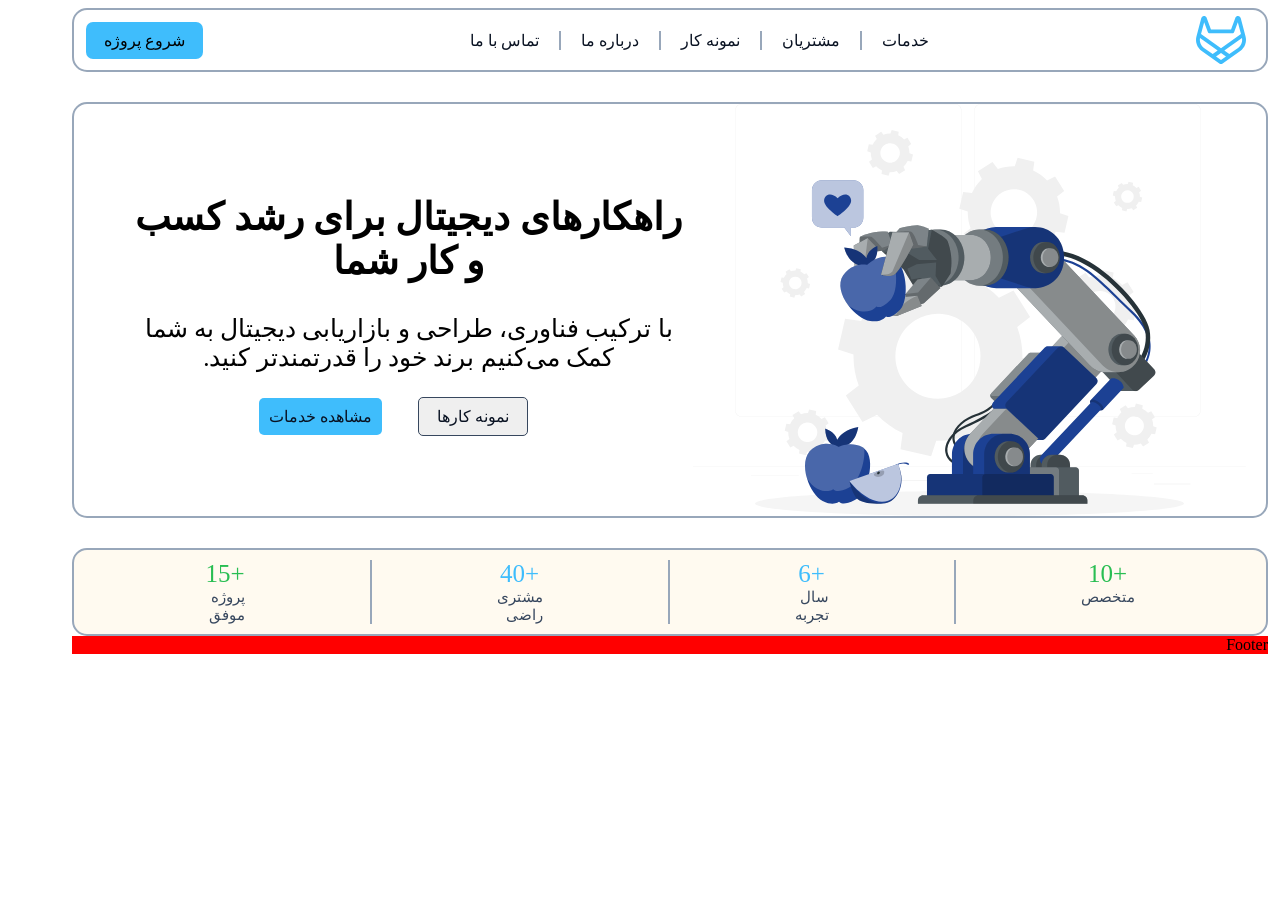
==== iindex.html @ 6cb11589 "comment title" ====
<!doctype html>
<html lang="fa" dir="rtl">
  <head>
    <meta charset="UTF-8" />
    <meta name="viewport" content="width=device-width, initial-scale=1.0" />
    <!-- <title>test2</title> -->
    <link rel="stylesheet" href="assets/css/style.css">
  </head>

  <body>
    <div class="container">
       <header id="Header">
      <div>
        <img class="logo" src="assets/images/logo.svg" alt="" />
      </div>

      <nav class="menu">
        <ul>
          <li><a href="">خدمات</a></li>
          <li><a href="">مشتریان</a></li>
          <li><a href="">نمونه کار</a></li>
          <li><a href="">درباره ما</a></li>
          <li><a href="">تماس با ما</a></li>
        </ul>
      </nav>

      <div>
         <button class="btn-p">شروع پروژه</button> 
      </div>

    </header>



    <main class="main">

      <section id="main-slider">
        <img  src="./assets/images/rafiki.svg" alt="">

        <div class="content-slider">

        <div class="titr-slider">
        <h2>راهکارهای دیجیتال برای رشد کسب و کار شما</h2>
        <p>با ترکیب فناوری، طراحی و بازاریابی دیجیتال
به شما کمک می‌کنیم برند خود را قدرتمندتر کنید.</p>
        </div>

        <div class="btn-slider">
          <button class="btn-Portfolio">نمونه کارها</button>
          <button class="btn-Services">مشاهده خدمات</button>
        </div>


      </section>


      <section id="Statistics">
        <div class="stat-items">
          <span class="stat-numbers">+10</span>
          <span class="stat-txt">متخصص</span>
        </div>

        <div class="stat-items">
          <span class="stat-numbers">+6</span>
          <span class="stat-txt">سال تجربه</span>
        </div>

        <div class="stat-items">
          <span class="stat-numbers">+40</span>
          <span class="stat-txt">مشتری راضی</span>
        </div>

        <div class="stat-items">
          <span class="stat-numbers">+15</span>
          <span class="stat-txt">پروژه موفق</span>
        </div>



      </section>
    </main>
    <footer class="footer">Footer</footer>
    </div>
  </body>
</html>
---- assets/css/style.css ----
* {
        box-sizing: border-box;
      }

      body {
        margin: 0;
        padding: 0 12px;
      }

      .container{
            max-width: 1400px;
            width: 100%;
            padding-left: 60px;
            padding-left: 60px;
            margin: 0 auto;
        }

      #Header {
        width: 100%;
        max-width: 1359px;
        height: 64px;
        border: 2px solid #98a7ba;
        border-radius: 15px;
        display: flex;
        padding-right: 20px;
        align-items: center;
        justify-content: space-between;
        margin: 8px auto 0;
      }

      .logo{

        display: block;
        width: 50px;
        height: 50px;
      }

      .menu {
        display: flex;
        flex: 1;
        justify-content: center;
      }

      .menu ul {
        display: flex;
        justify-content: center;
        align-items: center;
        padding: 0;
      }

      .menu ul li:last-child {
        border-left: none;
      }

      li {
        list-style: none;
        padding: 0 20px;
        border-left: 2px solid #98a7ba;
      }

      a {
        text-decoration: none;
      }

      .menu ul li a {
        font-size: 16px;
        font-family: yekan bakh;
        color: #091222;
      }

         .btn-p{
            font-family: yekan bakh;
            border: none;
            padding: 9px 18px;
            border-radius: 7px;
            font-size: 16px;
            margin-left: 12px;
            background-color: #3FBDFC;
        }
        
        .main{  
            width: 100%;
            
        }


        #main-slider{
          border: 2px solid #98a7ba;
          border-radius: 15px;
          padding-right: 20px; 
          padding-left: 20px; 
          margin-top: 30px; 
          display: flex;
          justify-content: space-between;  
          align-items: center;

        }



        .content-slider{
          display: flex;
          flex-direction: column;
          align-items: center;
          text-align: center;
          font-family: yekan bakh;
          font-size: 25px;
          margin-left: 30px;

        }




        #titr-slider{
          
          display: flex; 
          flex-direction: column;
          
        }





        .btn-Portfolio{
          border: 1px solid #37475E;
          border-radius: 5px;
          font-family: yekan bakh;
          font-size: 16px;
          color: #091222;
          padding: 9px 18px;
          margin-left: 30px;
          margin-right: 30px;
          margin-bottom: 20px;

        }



        .btn-Services{
          background-color: #3FBDFC;
          border: none;
          border-radius: 5px;
          font-family: yekan bakh;
          font-size: 16px;
          color: #091222;
          padding: 9px 10px;
          
        }





        #Statistics{
          background-color: floralwhite;
          border: 2px solid #98a7ba;
          border-radius: 15px;
          display: flex;
          justify-content: center;
          padding: 10px 35px ;
          margin-top: 30px;
         
        }




        .stat-items {
          display: flex;
          flex-direction: column;
          align-items: center;
          padding: 0 125px;
          border-left: 2px solid #98a7ba;

        }



        .stat-items:last-child{
          border-left: none;
        }





        .stat-numbers {
          font-family: yekan bakh;
          font-size: 25px;
          color: #29BE53;

        }


        .stat-items:nth-child(2) .stat-numbers , .stat-items:nth-child(3) .stat-numbers{
          color: #3FBDFC;

        }





        .stat-txt{
          font-family: yekan bakh;
          font-size: 15px;
          color: #37475E;
        }



        .footer{

            background-color: red;
            width: 100%;
        }
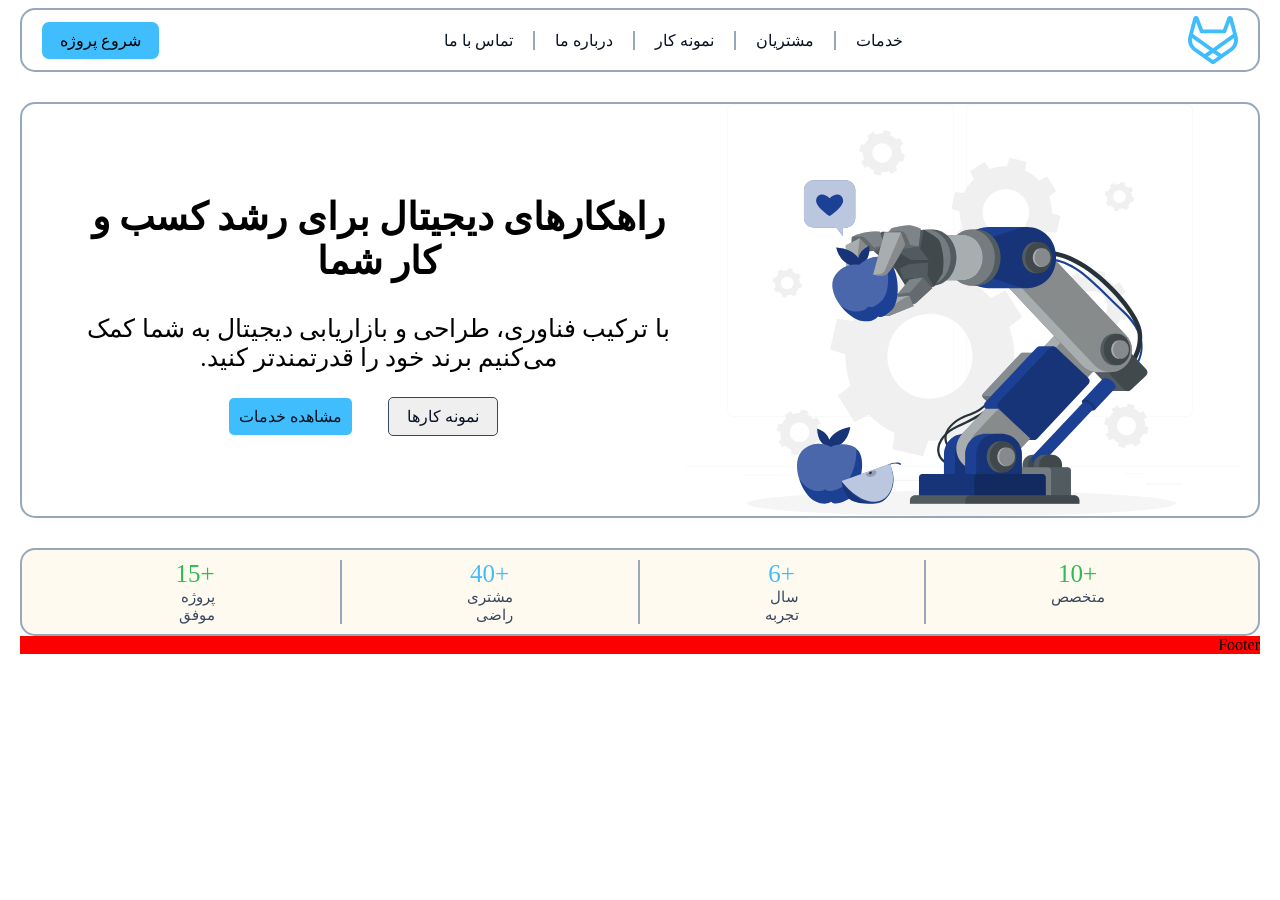
==== commit 1e0e41a6: "مرتب شدن هدر و پاک کردن کدای اضافی" ====
--- a/iindex.html
+++ b/iindex.html
@@ -3,7 +3,7 @@
   <head>
     <meta charset="UTF-8" />
     <meta name="viewport" content="width=device-width, initial-scale=1.0" />
-    <!-- <title>test2</title> -->
+    <title>اسپادانا وب</title>
     <link rel="stylesheet" href="assets/css/style.css">
   </head>
 
@@ -50,6 +50,8 @@
           <button class="btn-Services">مشاهده خدمات</button>
         </div>
 
+        </div>
+
 
       </section>
 
--- a/assets/css/style.css
+++ b/assets/css/style.css
@@ -1,218 +1,179 @@
 * {
-        box-sizing: border-box;
-      }
+  box-sizing: border-box;
+}
 
-      body {
-        margin: 0;
-        padding: 0 12px;
-      }
+body {
+  margin: 0;
+  padding: 0;
+  font-family: "yekan bakh";
+}
 
-      .container{
-            max-width: 1400px;
-            width: 100%;
-            padding-left: 60px;
-            padding-left: 60px;
-            margin: 0 auto;
-        }
+ul {
+  margin: 0;
+  padding: 0;
+}
 
-      #Header {
-        width: 100%;
-        max-width: 1359px;
-        height: 64px;
-        border: 2px solid #98a7ba;
-        border-radius: 15px;
-        display: flex;
-        padding-right: 20px;
-        align-items: center;
-        justify-content: space-between;
-        margin: 8px auto 0;
-      }
+li {
+  list-style: none;
+}
 
-      .logo{
+a {
+  text-decoration: none;
+}
 
-        display: block;
-        width: 50px;
-        height: 50px;
-      }
+.container {
+  max-width: 1400px;
+  width: 100%;
+  padding: 0 20px;
+  margin: 0 auto;
+}
 
-      .menu {
-        display: flex;
-        flex: 1;
-        justify-content: center;
-      }
+#Header {
+  width: 100%;
+  height: 64px;
+  border: 2px solid #98a7ba;
+  border-radius: 15px;
+  display: flex;
+  padding: 0 20px;
+  align-items: center;
+  justify-content: space-between;
+  margin-top: 8px;
+}
 
-      .menu ul {
-        display: flex;
-        justify-content: center;
-        align-items: center;
-        padding: 0;
-      }
+.logo {
+  display: block;
+  width: 50px;
+  height: 50px;
+}
 
-      .menu ul li:last-child {
-        border-left: none;
-      }
+.menu {
+  display: flex;
+  flex: 1;
+  justify-content: center;
+}
 
-      li {
-        list-style: none;
-        padding: 0 20px;
-        border-left: 2px solid #98a7ba;
-      }
+.menu ul {
+  display: flex;
+  justify-content: center;
+  align-items: center;
+}
 
-      a {
-        text-decoration: none;
-      }
+.menu ul li {
+  padding: 0 20px;
+  border-left: 2px solid #98a7ba;
+}
 
-      .menu ul li a {
-        font-size: 16px;
-        font-family: yekan bakh;
-        color: #091222;
-      }
+.menu ul li:last-child {
+  border-left: none;
+}
 
-         .btn-p{
-            font-family: yekan bakh;
-            border: none;
-            padding: 9px 18px;
-            border-radius: 7px;
-            font-size: 16px;
-            margin-left: 12px;
-            background-color: #3FBDFC;
-        }
-        
-        .main{  
-            width: 100%;
-            
-        }
+.menu ul li a {
+  font-size: 16px;
+  color: #091222;
+}
 
+.btn-p {
+  font-family: inherit;
+  border: none;
+  padding: 9px 18px;
+  border-radius: 7px;
+  font-size: 16px;
+  /* margin-left: 12px; */
+  background-color: #3fbdfc;
+}
 
-        #main-slider{
-          border: 2px solid #98a7ba;
-          border-radius: 15px;
-          padding-right: 20px; 
-          padding-left: 20px; 
-          margin-top: 30px; 
-          display: flex;
-          justify-content: space-between;  
-          align-items: center;
+.main {
+  width: 100%;
+}
 
-        }
+#main-slider {
+  border: 2px solid #98a7ba;
+  border-radius: 15px;
+  padding-right: 20px;
+  padding-left: 20px;
+  margin-top: 30px;
+  display: flex;
+  justify-content: space-between;
+  align-items: center;
+}
 
+.content-slider {
+  display: flex;
+  flex-direction: column;
+  align-items: center;
+  text-align: center;
+  font-family: yekan bakh;
+  font-size: 25px;
+  margin-left: 30px;
+}
 
+#titr-slider {
+  display: flex;
+  flex-direction: column;
+}
 
-        .content-slider{
-          display: flex;
-          flex-direction: column;
-          align-items: center;
-          text-align: center;
-          font-family: yekan bakh;
-          font-size: 25px;
-          margin-left: 30px;
+.btn-Portfolio {
+  border: 1px solid #37475e;
+  border-radius: 5px;
+  font-family: yekan bakh;
+  font-size: 16px;
+  color: #091222;
+  padding: 9px 18px;
+  margin-left: 30px;
+  margin-right: 30px;
+  margin-bottom: 20px;
+}
 
-        }
+.btn-Services {
+  background-color: #3fbdfc;
+  border: none;
+  border-radius: 5px;
+  font-family: yekan bakh;
+  font-size: 16px;
+  color: #091222;
+  padding: 9px 10px;
+}
 
+#Statistics {
+  background-color: floralwhite;
+  border: 2px solid #98a7ba;
+  border-radius: 15px;
+  display: flex;
+  justify-content: center;
+  padding: 10px 35px;
+  margin-top: 30px;
+}
 
+.stat-items {
+  display: flex;
+  flex-direction: column;
+  align-items: center;
+  padding: 0 125px;
+  border-left: 2px solid #98a7ba;
+}
 
+.stat-items:last-child {
+  border-left: none;
+}
 
-        #titr-slider{
-          
-          display: flex; 
-          flex-direction: column;
-          
-        }
+.stat-numbers {
+  font-family: yekan bakh;
+  font-size: 25px;
+  color: #29be53;
+}
 
+.stat-items:nth-child(2) .stat-numbers,
+.stat-items:nth-child(3) .stat-numbers {
+  color: #3fbdfc;
+}
 
+.stat-txt {
+  font-family: yekan bakh;
+  font-size: 15px;
+  color: #37475e;
+}
 
-
-
-        .btn-Portfolio{
-          border: 1px solid #37475E;
-          border-radius: 5px;
-          font-family: yekan bakh;
-          font-size: 16px;
-          color: #091222;
-          padding: 9px 18px;
-          margin-left: 30px;
-          margin-right: 30px;
-          margin-bottom: 20px;
-
-        }
-
-
-
-        .btn-Services{
-          background-color: #3FBDFC;
-          border: none;
-          border-radius: 5px;
-          font-family: yekan bakh;
-          font-size: 16px;
-          color: #091222;
-          padding: 9px 10px;
-          
-        }
-
-
-
-
-
-        #Statistics{
-          background-color: floralwhite;
-          border: 2px solid #98a7ba;
-          border-radius: 15px;
-          display: flex;
-          justify-content: center;
-          padding: 10px 35px ;
-          margin-top: 30px;
-         
-        }
-
-
-
-
-        .stat-items {
-          display: flex;
-          flex-direction: column;
-          align-items: center;
-          padding: 0 125px;
-          border-left: 2px solid #98a7ba;
-
-        }
-
-
-
-        .stat-items:last-child{
-          border-left: none;
-        }
-
-
-
-
-
-        .stat-numbers {
-          font-family: yekan bakh;
-          font-size: 25px;
-          color: #29BE53;
-
-        }
-
-
-        .stat-items:nth-child(2) .stat-numbers , .stat-items:nth-child(3) .stat-numbers{
-          color: #3FBDFC;
-
-        }
-
-
-
-
-
-        .stat-txt{
-          font-family: yekan bakh;
-          font-size: 15px;
-          color: #37475E;
-        }
-
-
-
-        .footer{
-
-            background-color: red;
-            width: 100%;
-        }+.footer {
+  background-color: red;
+  width: 100%;
+}
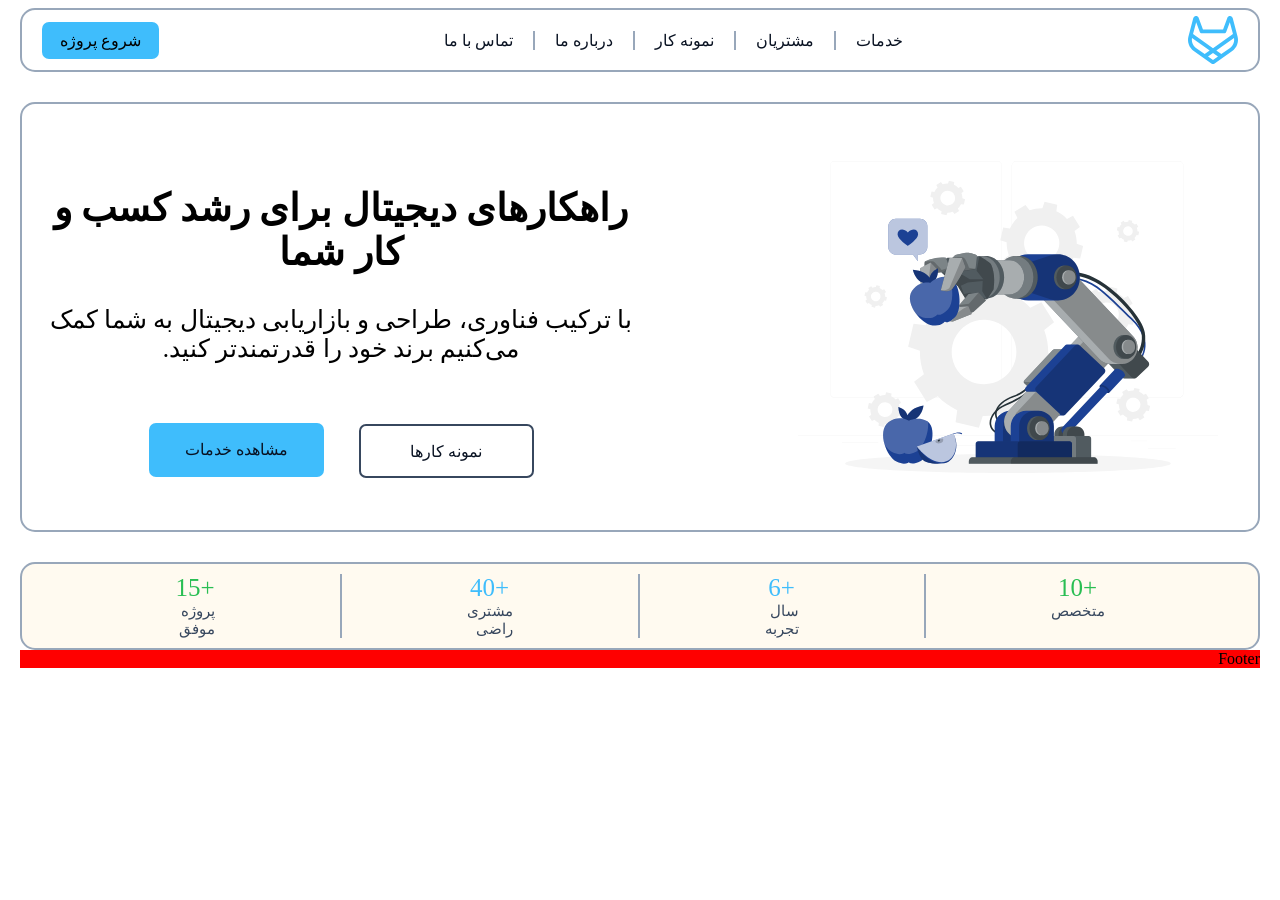
==== commit c48c3977: "بخش اسلایدر اصلاح شد" ====
--- a/iindex.html
+++ b/iindex.html
@@ -45,7 +45,7 @@
 به شما کمک می‌کنیم برند خود را قدرتمندتر کنید.</p>
         </div>
 
-        <div class="btn-slider">
+        <div class="slider-actions">
           <button class="btn-Portfolio">نمونه کارها</button>
           <button class="btn-Services">مشاهده خدمات</button>
         </div>
--- a/assets/css/style.css
+++ b/assets/css/style.css
@@ -87,6 +87,8 @@
 }
 
 #main-slider {
+  width: 100%;
+  min-height: 430px;
   border: 2px solid #98a7ba;
   border-radius: 15px;
   padding-right: 20px;
@@ -97,14 +99,21 @@
   align-items: center;
 }
 
+#main-slider > img {
+  width: 45%;
+  max-width: 420px;
+  height: auto;
+   transform: translateX(-20px);
+}
+
 .content-slider {
+  width: 50%;
   display: flex;
   flex-direction: column;
   align-items: center;
   text-align: center;
-  font-family: yekan bakh;
+  font-family: inherit;
   font-size: 25px;
-  margin-left: 30px;
 }
 
 #titr-slider {
@@ -112,26 +121,53 @@
   flex-direction: column;
 }
 
+#titr-slider h2 {
+  font-family: inherit;
+  font-size: 28px;
+  font-weight: 700;
+  margin: 0 0 25px;
+}
+
+#titr-slider p {
+  max-width: 520px;
+  font-family: inherit;
+  font-size: 18px;
+  line-height: 2;
+  color: #37475e;
+  margin: 0;
+}
+
+.slider-actions {
+  display: flex;
+  align-items: center;
+  justify-content: center;
+  gap: 35px;
+  margin-top: 35px;
+}
 .btn-Portfolio {
-  border: 1px solid #37475e;
-  border-radius: 5px;
-  font-family: yekan bakh;
+  min-width: 175px;
+  height: 54px;
+  border: 2px solid #37475e;
+  border-radius: 7px;
+  background-color: #fff;
+  font-family: inherit;
   font-size: 16px;
   color: #091222;
-  padding: 9px 18px;
-  margin-left: 30px;
-  margin-right: 30px;
-  margin-bottom: 20px;
+  cursor: pointer;
+  
 }
 
 .btn-Services {
+  min-width: 175px;
+  height: 54px;
   background-color: #3fbdfc;
   border: none;
-  border-radius: 5px;
-  font-family: yekan bakh;
+  border-radius: 7px;
+  font-family: inherit;
   font-size: 16px;
   color: #091222;
-  padding: 9px 10px;
+  cursor: pointer;
+  margin-bottom: 3px;
 }
 
 #Statistics {
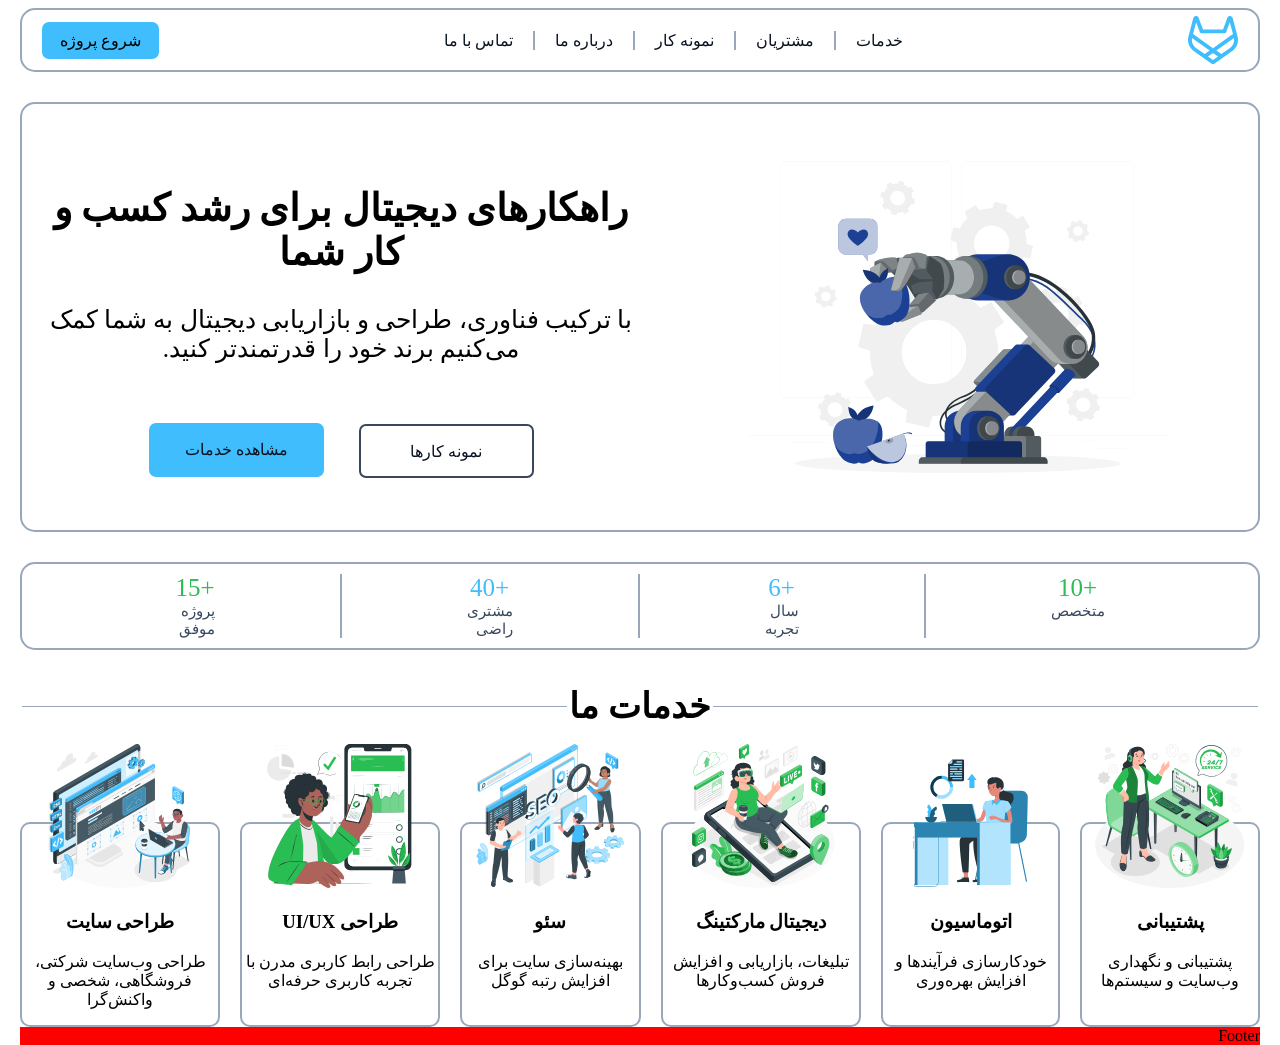
==== commit 32b8a1bd: "فایل فونت اضافه شد" ====
--- a/iindex.html
+++ b/iindex.html
@@ -35,6 +35,7 @@
     <main class="main">
 
       <section id="main-slider">
+
         <img  src="./assets/images/rafiki.svg" alt="">
 
         <div class="content-slider">
@@ -52,11 +53,11 @@
 
         </div>
 
-
       </section>
 
 
       <section id="Statistics">
+
         <div class="stat-items">
           <span class="stat-numbers">+10</span>
           <span class="stat-txt">متخصص</span>
@@ -77,10 +78,94 @@
           <span class="stat-txt">پروژه موفق</span>
         </div>
 
+      </section>
 
+
+      <section id="Services">
+
+        <div class="srv-heading">
+          <h3>خدمات ما</h3>
+        </div>
+
+        <div class="Services-cards">
+
+         <div class="srv-card">
+          <img class="srv-icon" src="./assets/images/Support-icon.svg" alt="">
+
+          <div>
+          <h3>پشتیبانی</h3>
+          <p>پشتیبانی و نگهداری 
+          وب‌سایت و سیستم‌ها</p>
+        </div>
+         </div>
+
+
+        <div class="srv-card">
+          <img class="srv-icon" src="./assets/images/Automation-icon.svg" alt="">
+
+          <div>
+          <h3>اتوماسیون</h3>
+          <p>
+           خودکارسازی فرآیندها
+           و افزایش بهره‌وری</p>
+        </div>
+        </div>
+
+
+        <div class="srv-card">
+          <img class="srv-icon" src="./assets/images/Digital Marketing-icon.svg" alt="">
+
+          <div>
+          <h3>دیجیتال مارکتینگ</h3>
+          <p>
+           تبلیغات، بازاریابی و 
+           افزایش فروش کسب‌وکارها 
+          </p>
+        </div>
+        </div>
+
+
+        <div class="srv-card">
+          <img class="srv-icon" src="./assets/images/seo-icon.svg" alt="">
+
+          <div>
+          <h3>سئو</h3>
+          <p>
+            بهینه‌سازی سایت برای 
+            افزایش رتبه گوگل
+          </p>
+        </div>
+        </div>
+
+
+        <div class="srv-card">
+          <img class="srv-icon" src="./assets/images/uiux-icon.svg" alt="">
+
+          <div>
+          <h3>طراحی UI/UX</h3>
+          <p>
+            طراحی رابط کاربری مدرن
+            با تجربه کاربری حرفه‌ای
+          </p>
+        </div>
+        </div>
+
+
+        <div class="srv-card">
+          <img class="srv-icon" src="./assets/images/designweb-icon.svg" alt="">
+
+          <div>
+          <h3>طراحی سایت</h3>
+          <p>
+           طراحی وب‌سایت شرکتی، 
+           فروشگاهی، شخصی و واکنش‌گرا
+          </p>
+        </div>
+        </div>
 
       </section>
     </main>
+    
     <footer class="footer">Footer</footer>
     </div>
   </body>
--- a/assets/css/style.css
+++ b/assets/css/style.css
@@ -103,7 +103,7 @@
   width: 45%;
   max-width: 420px;
   height: auto;
-   transform: translateX(-20px);
+  transform: translateX(-70px);
 }
 
 .content-slider {
@@ -154,7 +154,6 @@
   font-size: 16px;
   color: #091222;
   cursor: pointer;
-  
 }
 
 .btn-Services {
@@ -171,7 +170,6 @@
 }
 
 #Statistics {
-  background-color: floralwhite;
   border: 2px solid #98a7ba;
   border-radius: 15px;
   display: flex;
@@ -209,6 +207,45 @@
   color: #37475e;
 }
 
+.srv-heading{
+  display: flex;
+  font-size: 30px;
+  align-items: center;
+  justify-content: center;
+
+}
+
+.srv-heading::before,
+.srv-heading::after{
+  content: '';
+  margin-left: 2px;
+  margin-right: 2px;
+  height: 1px;
+  flex: 1;
+  background-color: #98a7ba;
+}
+
+.Services-cards{
+  display: flex;
+  gap: 20px;
+  justify-content: center;
+}
+
+.srv-card{
+  border: 2px solid #98a7ba;
+  border-radius: 10px;
+  max-width: 200px;
+  text-align: center;
+  margin-top: 60px;
+  
+}
+
+.srv-icon{
+  width: 150px;
+  height: 144px;
+  margin-top: -80px;
+}
+
 .footer {
   background-color: red;
   width: 100%;
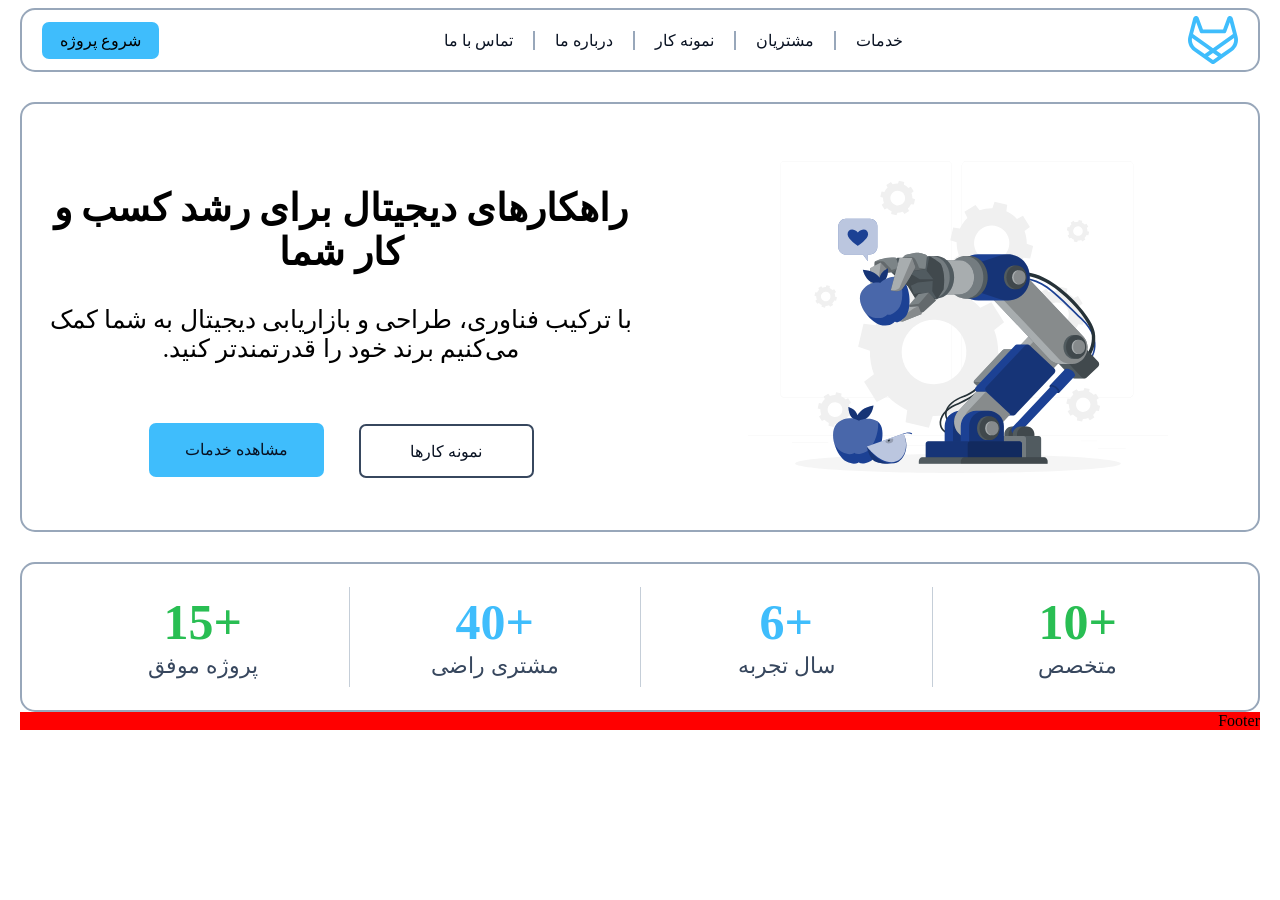
==== commit 09ecf4c9: "فیکس شدStatistics بخش" ====
--- a/iindex.html
+++ b/iindex.html
@@ -35,7 +35,6 @@
     <main class="main">
 
       <section id="main-slider">
-
         <img  src="./assets/images/rafiki.svg" alt="">
 
         <div class="content-slider">
@@ -53,119 +52,35 @@
 
         </div>
 
+
       </section>
 
 
       <section id="Statistics">
-
-        <div class="stat-items">
-          <span class="stat-numbers">+10</span>
+        <div class="stat-item">
+          <span class="stat-number">+10</span>
           <span class="stat-txt">متخصص</span>
         </div>
 
-        <div class="stat-items">
-          <span class="stat-numbers">+6</span>
+        <div class="stat-item">
+          <span class="stat-number">+6</span>
           <span class="stat-txt">سال تجربه</span>
         </div>
 
-        <div class="stat-items">
-          <span class="stat-numbers">+40</span>
+        <div class="stat-item">
+          <span class="stat-number">+40</span>
           <span class="stat-txt">مشتری راضی</span>
         </div>
 
-        <div class="stat-items">
-          <span class="stat-numbers">+15</span>
+        <div class="stat-item">
+          <span class="stat-number">+15</span>
           <span class="stat-txt">پروژه موفق</span>
         </div>
 
-      </section>
 
-
-      <section id="Services">
-
-        <div class="srv-heading">
-          <h3>خدمات ما</h3>
-        </div>
-
-        <div class="Services-cards">
-
-         <div class="srv-card">
-          <img class="srv-icon" src="./assets/images/Support-icon.svg" alt="">
-
-          <div>
-          <h3>پشتیبانی</h3>
-          <p>پشتیبانی و نگهداری 
-          وب‌سایت و سیستم‌ها</p>
-        </div>
-         </div>
-
-
-        <div class="srv-card">
-          <img class="srv-icon" src="./assets/images/Automation-icon.svg" alt="">
-
-          <div>
-          <h3>اتوماسیون</h3>
-          <p>
-           خودکارسازی فرآیندها
-           و افزایش بهره‌وری</p>
-        </div>
-        </div>
-
-
-        <div class="srv-card">
-          <img class="srv-icon" src="./assets/images/Digital Marketing-icon.svg" alt="">
-
-          <div>
-          <h3>دیجیتال مارکتینگ</h3>
-          <p>
-           تبلیغات، بازاریابی و 
-           افزایش فروش کسب‌وکارها 
-          </p>
-        </div>
-        </div>
-
-
-        <div class="srv-card">
-          <img class="srv-icon" src="./assets/images/seo-icon.svg" alt="">
-
-          <div>
-          <h3>سئو</h3>
-          <p>
-            بهینه‌سازی سایت برای 
-            افزایش رتبه گوگل
-          </p>
-        </div>
-        </div>
-
-
-        <div class="srv-card">
-          <img class="srv-icon" src="./assets/images/uiux-icon.svg" alt="">
-
-          <div>
-          <h3>طراحی UI/UX</h3>
-          <p>
-            طراحی رابط کاربری مدرن
-            با تجربه کاربری حرفه‌ای
-          </p>
-        </div>
-        </div>
-
-
-        <div class="srv-card">
-          <img class="srv-icon" src="./assets/images/designweb-icon.svg" alt="">
-
-          <div>
-          <h3>طراحی سایت</h3>
-          <p>
-           طراحی وب‌سایت شرکتی، 
-           فروشگاهی، شخصی و واکنش‌گرا
-          </p>
-        </div>
-        </div>
 
       </section>
     </main>
-    
     <footer class="footer">Footer</footer>
     </div>
   </body>
--- a/assets/css/style.css
+++ b/assets/css/style.css
@@ -170,80 +170,52 @@
 }
 
 #Statistics {
+  width: 100%;
+  height: 150px;
   border: 2px solid #98a7ba;
   border-radius: 15px;
   display: flex;
   justify-content: center;
-  padding: 10px 35px;
+  align-items: center;
+  padding: 0 35px;
   margin-top: 30px;
 }
 
-.stat-items {
+.stat-item {
+  width: 25%;
+  height: 100px;
   display: flex;
   flex-direction: column;
   align-items: center;
-  padding: 0 125px;
-  border-left: 2px solid #98a7ba;
-}
-
-.stat-items:last-child {
+  justify-content: center ;
+  padding: 0 20px;
+  border-left: 1px solid #c5ced8  ;
+}
+
+.stat-item:last-child {
   border-left: none;
 }
 
-.stat-numbers {
-  font-family: yekan bakh;
-  font-size: 25px;
+.stat-number{
+  font-family: inherit;
+  font-size: 50px;
+  font-weight: 700;
+  line-height: 1;
   color: #29be53;
 }
 
-.stat-items:nth-child(2) .stat-numbers,
-.stat-items:nth-child(3) .stat-numbers {
+.stat-item:nth-child(2) .stat-number,
+.stat-item:nth-child(3) .stat-number {
   color: #3fbdfc;
 }
 
 .stat-txt {
-  font-family: yekan bakh;
-  font-size: 15px;
+  font-family: inherit;
+  font-size: 22px;
+  font-weight: 500;
+  margin-top: 8px;
+  line-height: 1;
   color: #37475e;
-}
-
-.srv-heading{
-  display: flex;
-  font-size: 30px;
-  align-items: center;
-  justify-content: center;
-
-}
-
-.srv-heading::before,
-.srv-heading::after{
-  content: '';
-  margin-left: 2px;
-  margin-right: 2px;
-  height: 1px;
-  flex: 1;
-  background-color: #98a7ba;
-}
-
-.Services-cards{
-  display: flex;
-  gap: 20px;
-  justify-content: center;
-}
-
-.srv-card{
-  border: 2px solid #98a7ba;
-  border-radius: 10px;
-  max-width: 200px;
-  text-align: center;
-  margin-top: 60px;
-  
-}
-
-.srv-icon{
-  width: 150px;
-  height: 144px;
-  margin-top: -80px;
 }
 
 .footer {
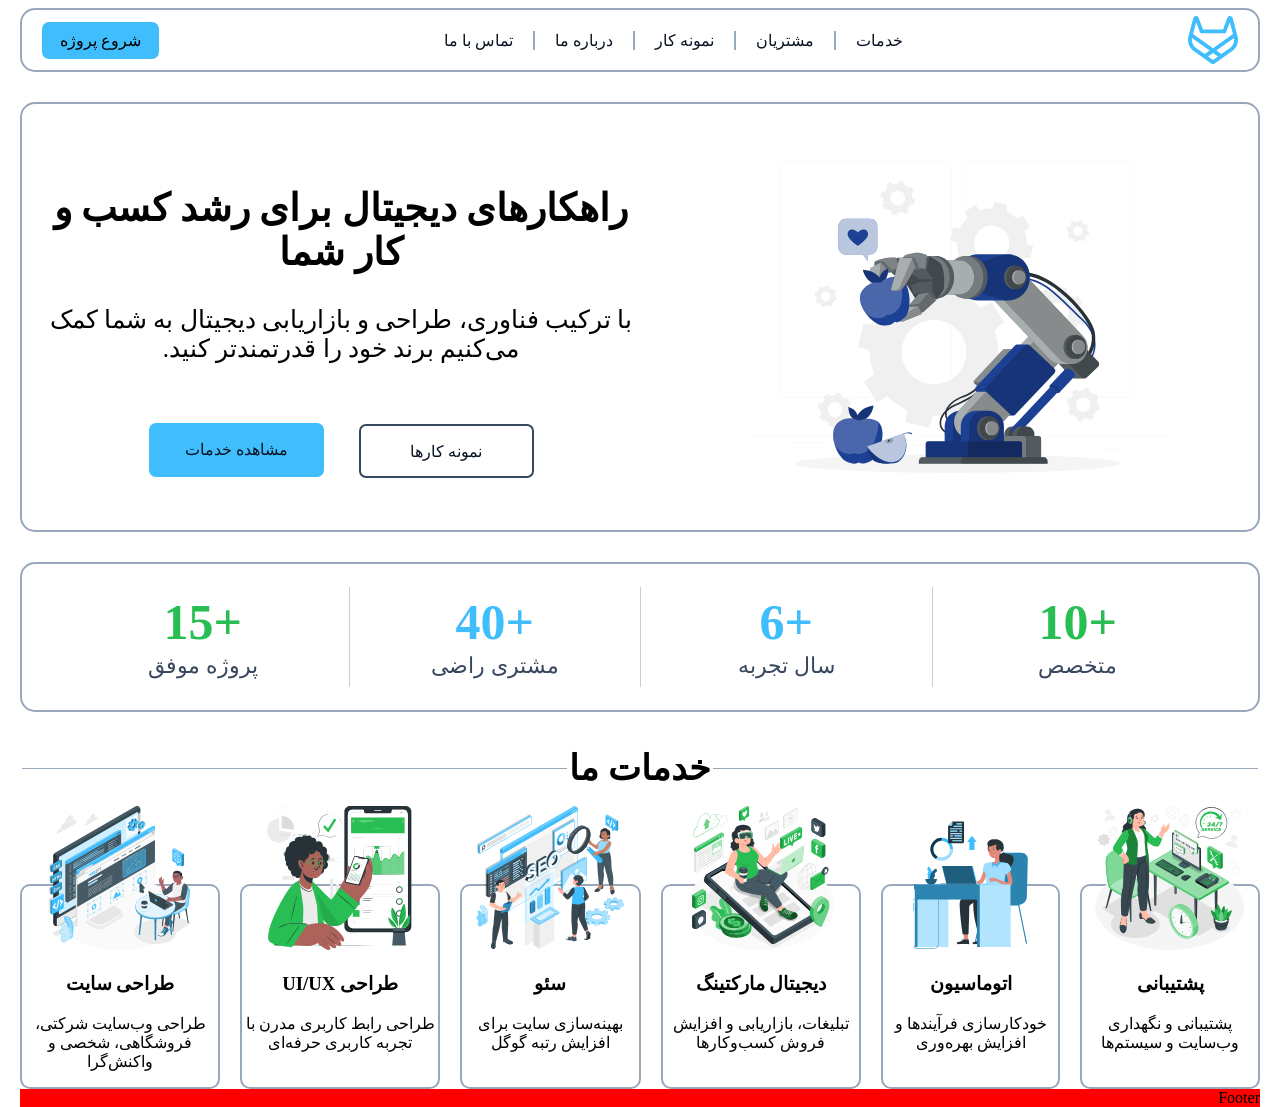
==== commit 8e56a7d7: "Merge branch 'master' of https://github.com/aydin0098/espadanaweb" ====
--- a/iindex.html
+++ b/iindex.html
@@ -35,6 +35,7 @@
     <main class="main">
 
       <section id="main-slider">
+
         <img  src="./assets/images/rafiki.svg" alt="">
 
         <div class="content-slider">
@@ -51,7 +52,6 @@
         </div>
 
         </div>
-
 
       </section>
 
@@ -77,10 +77,94 @@
           <span class="stat-txt">پروژه موفق</span>
         </div>
 
+      </section>
 
+
+      <section id="Services">
+
+        <div class="srv-heading">
+          <h3>خدمات ما</h3>
+        </div>
+
+        <div class="Services-cards">
+
+         <div class="srv-card">
+          <img class="srv-icon" src="./assets/images/Support-icon.svg" alt="">
+
+          <div>
+          <h3>پشتیبانی</h3>
+          <p>پشتیبانی و نگهداری 
+          وب‌سایت و سیستم‌ها</p>
+        </div>
+         </div>
+
+
+        <div class="srv-card">
+          <img class="srv-icon" src="./assets/images/Automation-icon.svg" alt="">
+
+          <div>
+          <h3>اتوماسیون</h3>
+          <p>
+           خودکارسازی فرآیندها
+           و افزایش بهره‌وری</p>
+        </div>
+        </div>
+
+
+        <div class="srv-card">
+          <img class="srv-icon" src="./assets/images/Digital Marketing-icon.svg" alt="">
+
+          <div>
+          <h3>دیجیتال مارکتینگ</h3>
+          <p>
+           تبلیغات، بازاریابی و 
+           افزایش فروش کسب‌وکارها 
+          </p>
+        </div>
+        </div>
+
+
+        <div class="srv-card">
+          <img class="srv-icon" src="./assets/images/seo-icon.svg" alt="">
+
+          <div>
+          <h3>سئو</h3>
+          <p>
+            بهینه‌سازی سایت برای 
+            افزایش رتبه گوگل
+          </p>
+        </div>
+        </div>
+
+
+        <div class="srv-card">
+          <img class="srv-icon" src="./assets/images/uiux-icon.svg" alt="">
+
+          <div>
+          <h3>طراحی UI/UX</h3>
+          <p>
+            طراحی رابط کاربری مدرن
+            با تجربه کاربری حرفه‌ای
+          </p>
+        </div>
+        </div>
+
+
+        <div class="srv-card">
+          <img class="srv-icon" src="./assets/images/designweb-icon.svg" alt="">
+
+          <div>
+          <h3>طراحی سایت</h3>
+          <p>
+           طراحی وب‌سایت شرکتی، 
+           فروشگاهی، شخصی و واکنش‌گرا
+          </p>
+        </div>
+        </div>
 
       </section>
     </main>
+    
     <footer class="footer">Footer</footer>
     </div>
   </body>
--- a/assets/css/style.css
+++ b/assets/css/style.css
@@ -218,6 +218,45 @@
   color: #37475e;
 }
 
+.srv-heading{
+  display: flex;
+  font-size: 30px;
+  align-items: center;
+  justify-content: center;
+
+}
+
+.srv-heading::before,
+.srv-heading::after{
+  content: '';
+  margin-left: 2px;
+  margin-right: 2px;
+  height: 1px;
+  flex: 1;
+  background-color: #98a7ba;
+}
+
+.Services-cards{
+  display: flex;
+  gap: 20px;
+  justify-content: center;
+}
+
+.srv-card{
+  border: 2px solid #98a7ba;
+  border-radius: 10px;
+  max-width: 200px;
+  text-align: center;
+  margin-top: 60px;
+  
+}
+
+.srv-icon{
+  width: 150px;
+  height: 144px;
+  margin-top: -80px;
+}
+
 .footer {
   background-color: red;
   width: 100%;
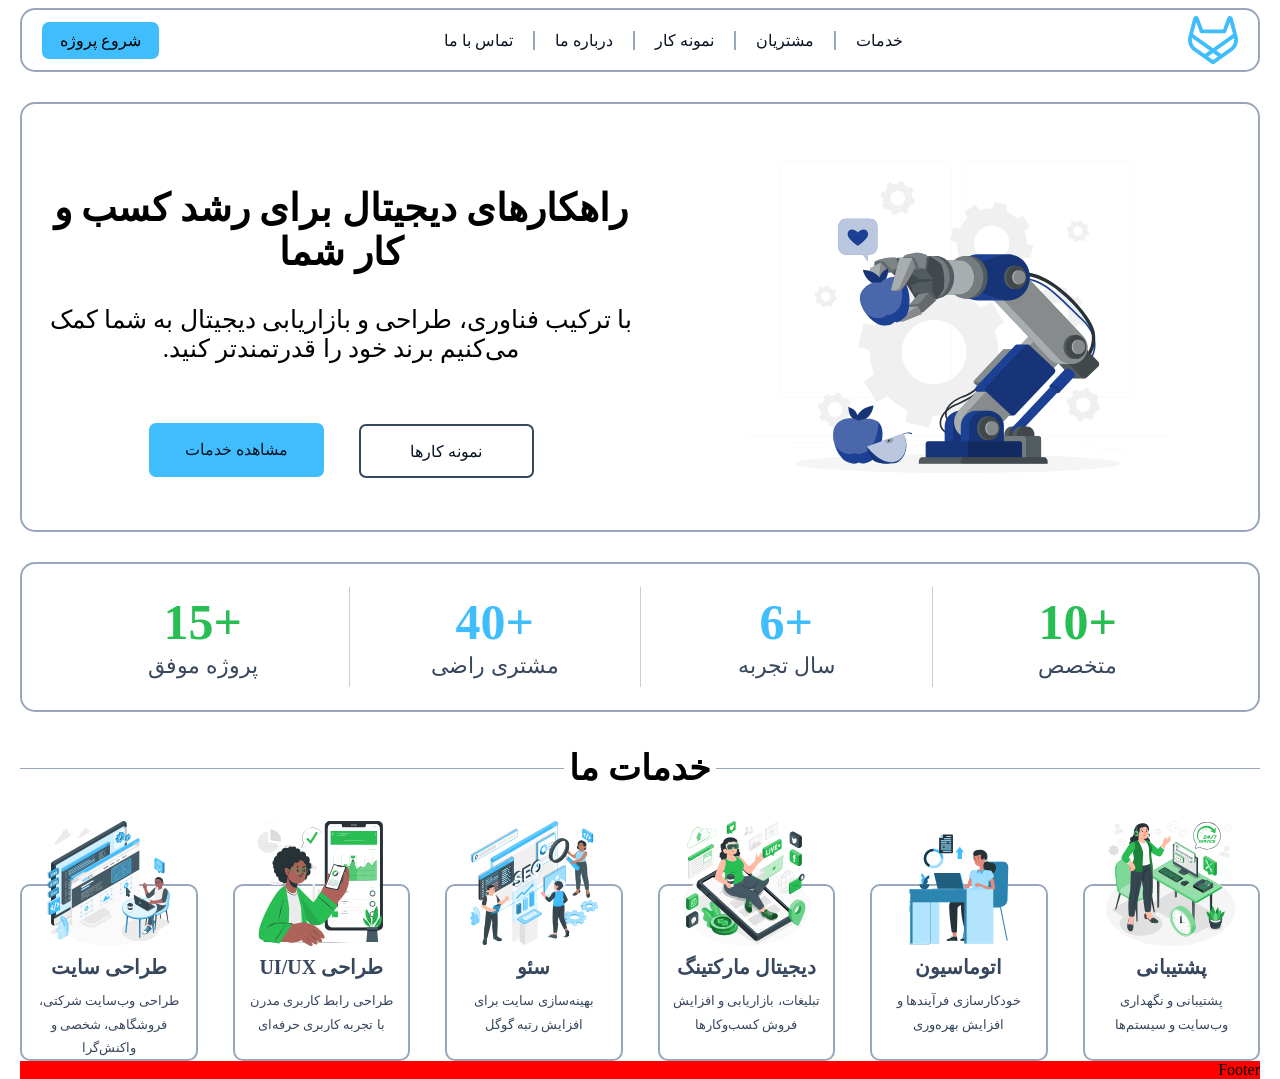
==== commit 5a47e316: "خدمات ما فیکس شد" ====
--- a/iindex.html
+++ b/iindex.html
@@ -86,7 +86,7 @@
           <h3>خدمات ما</h3>
         </div>
 
-        <div class="Services-cards">
+        <div class="services-cards">
 
          <div class="srv-card">
           <img class="srv-icon" src="./assets/images/Support-icon.svg" alt="">
--- a/assets/css/style.css
+++ b/assets/css/style.css
@@ -219,30 +219,41 @@
 }
 
 .srv-heading{
+  font-family: inherit;
   display: flex;
   font-size: 30px;
-  align-items: center;
-  justify-content: center;
+  font-weight: 700;
+  align-items: center;
+  justify-content: center;
+  margin: 0;
 
 }
 
 .srv-heading::before,
 .srv-heading::after{
   content: '';
-  margin-left: 2px;
-  margin-right: 2px;
   height: 1px;
   flex: 1;
   background-color: #98a7ba;
 }
 
-.Services-cards{
-  display: flex;
-  gap: 20px;
+.srv-heading::before{
+ margin-left: 5px;
+}
+
+.srv-heading::after{
+ margin-right: 5px;
+}
+
+.services-cards{
+  display: flex;
+  gap: 35px;
   justify-content: center;
 }
 
 .srv-card{
+  width: 100%;
+  height: auto;
   border: 2px solid #98a7ba;
   border-radius: 10px;
   max-width: 200px;
@@ -252,9 +263,25 @@
 }
 
 .srv-icon{
-  width: 150px;
-  height: 144px;
-  margin-top: -80px;
+  width: 130px;
+  height: 125px;
+  margin-top: -65px;
+}
+
+.srv-card h3{
+  font-family: inherit;
+  font-size: 20px;
+  font-weight: 600;
+  color: #37475e;
+  margin: 5px 0 10px;
+}
+
+.srv-card p{
+  font-family: inherit;
+  font-size: 13px;
+  line-height: 1.8;
+  color: #37475e;
+  margin: 0 10px;
 }
 
 .footer {
